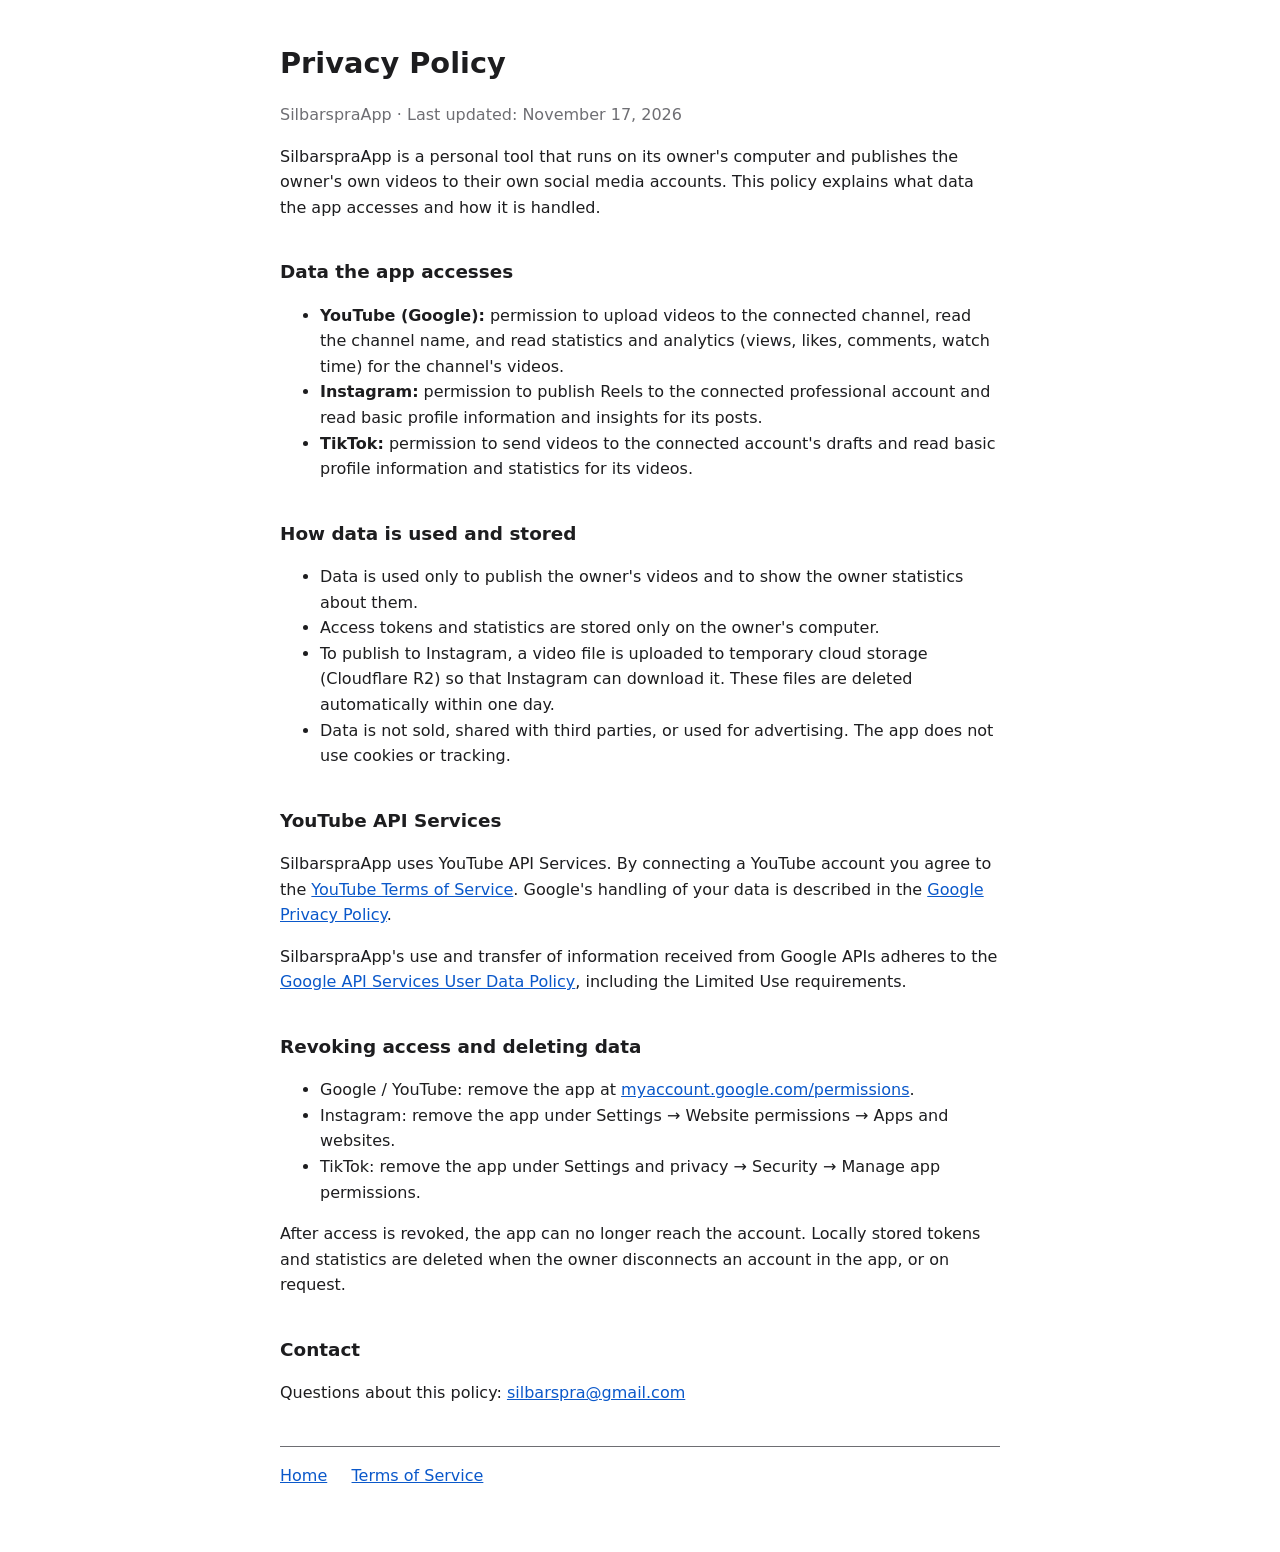
==== privacy.html @ 6b8aeb2f "Add homepage, privacy policy and terms for SilbarspraApp Co-Authored-By: Claude Opus 5.5 <noreply@an" ====
<!doctype html>
<html lang="en">
<head>
<meta charset="utf-8">
<meta name="viewport" content="width=device-width, initial-scale=1">
<title>Privacy Policy · SilbarspraApp</title>
<link rel="stylesheet" href="style.css">
</head>
<body>
<main>
<h1>Privacy Policy</h1>
<p class="muted">SilbarspraApp · Last updated: November 17, 2026</p>

<p>SilbarspraApp is a personal tool that runs on its owner's computer and publishes the owner's own videos to their own social media accounts. This policy explains what data the app accesses and how it is handled.</p>

<h2>Data the app accesses</h2>
<ul>
<li><strong>YouTube (Google):</strong> permission to upload videos to the connected channel, read the channel name, and read statistics and analytics (views, likes, comments, watch time) for the channel's videos.</li>
<li><strong>Instagram:</strong> permission to publish Reels to the connected professional account and read basic profile information and insights for its posts.</li>
<li><strong>TikTok:</strong> permission to send videos to the connected account's drafts and read basic profile information and statistics for its videos.</li>
</ul>

<h2>How data is used and stored</h2>
<ul>
<li>Data is used only to publish the owner's videos and to show the owner statistics about them.</li>
<li>Access tokens and statistics are stored only on the owner's computer.</li>
<li>To publish to Instagram, a video file is uploaded to temporary cloud storage (Cloudflare R2) so that Instagram can download it. These files are deleted automatically within one day.</li>
<li>Data is not sold, shared with third parties, or used for advertising. The app does not use cookies or tracking.</li>
</ul>

<h2>YouTube API Services</h2>
<p>SilbarspraApp uses YouTube API Services. By connecting a YouTube account you agree to the <a href="https://www.youtube.com/t/terms">YouTube Terms of Service</a>. Google's handling of your data is described in the <a href="https://policies.google.com/privacy">Google Privacy Policy</a>.</p>
<p>SilbarspraApp's use and transfer of information received from Google APIs adheres to the <a href="https://developers.google.com/terms/api-services-user-data-policy">Google API Services User Data Policy</a>, including the Limited Use requirements.</p>

<h2>Revoking access and deleting data</h2>
<ul>
<li>Google / YouTube: remove the app at <a href="https://myaccount.google.com/permissions">myaccount.google.com/permissions</a>.</li>
<li>Instagram: remove the app under Settings → Website permissions → Apps and websites.</li>
<li>TikTok: remove the app under Settings and privacy → Security → Manage app permissions.</li>
</ul>
<p>After access is revoked, the app can no longer reach the account. Locally stored tokens and statistics are deleted when the owner disconnects an account in the app, or on request.</p>

<h2>Contact</h2>
<p>Questions about this policy: <a href="mailto:silbarspra@gmail.com">silbarspra@gmail.com</a></p>

<nav>
<a href="index.html">Home</a>
<a href="terms.html">Terms of Service</a>
</nav>
</main>
</body>
</html>
---- style.css ----
:root { --bg: #ffffff; --fg: #1d1d1f; --muted: #6e6e73; --link: #0a58ca; }
@media (prefers-color-scheme: dark) { :root { --bg: #161618; --fg: #ececf1; --muted: #a1a1aa; --link: #7cb4ff; } }
body { margin: 0; background: var(--bg); color: var(--fg); font: 16px/1.6 system-ui, -apple-system, "Segoe UI", sans-serif; }
main { max-width: 720px; margin: 0 auto; padding: 40px 16px 64px; }
h1 { font-size: 1.8rem; margin: 0 0 4px; }
h2 { font-size: 1.15rem; margin-top: 2em; }
a { color: var(--link); }
.muted { color: var(--muted); }
nav { margin-top: 2.5em; padding-top: 1em; border-top: 1px solid var(--muted); }
nav a { margin-right: 1.2em; }
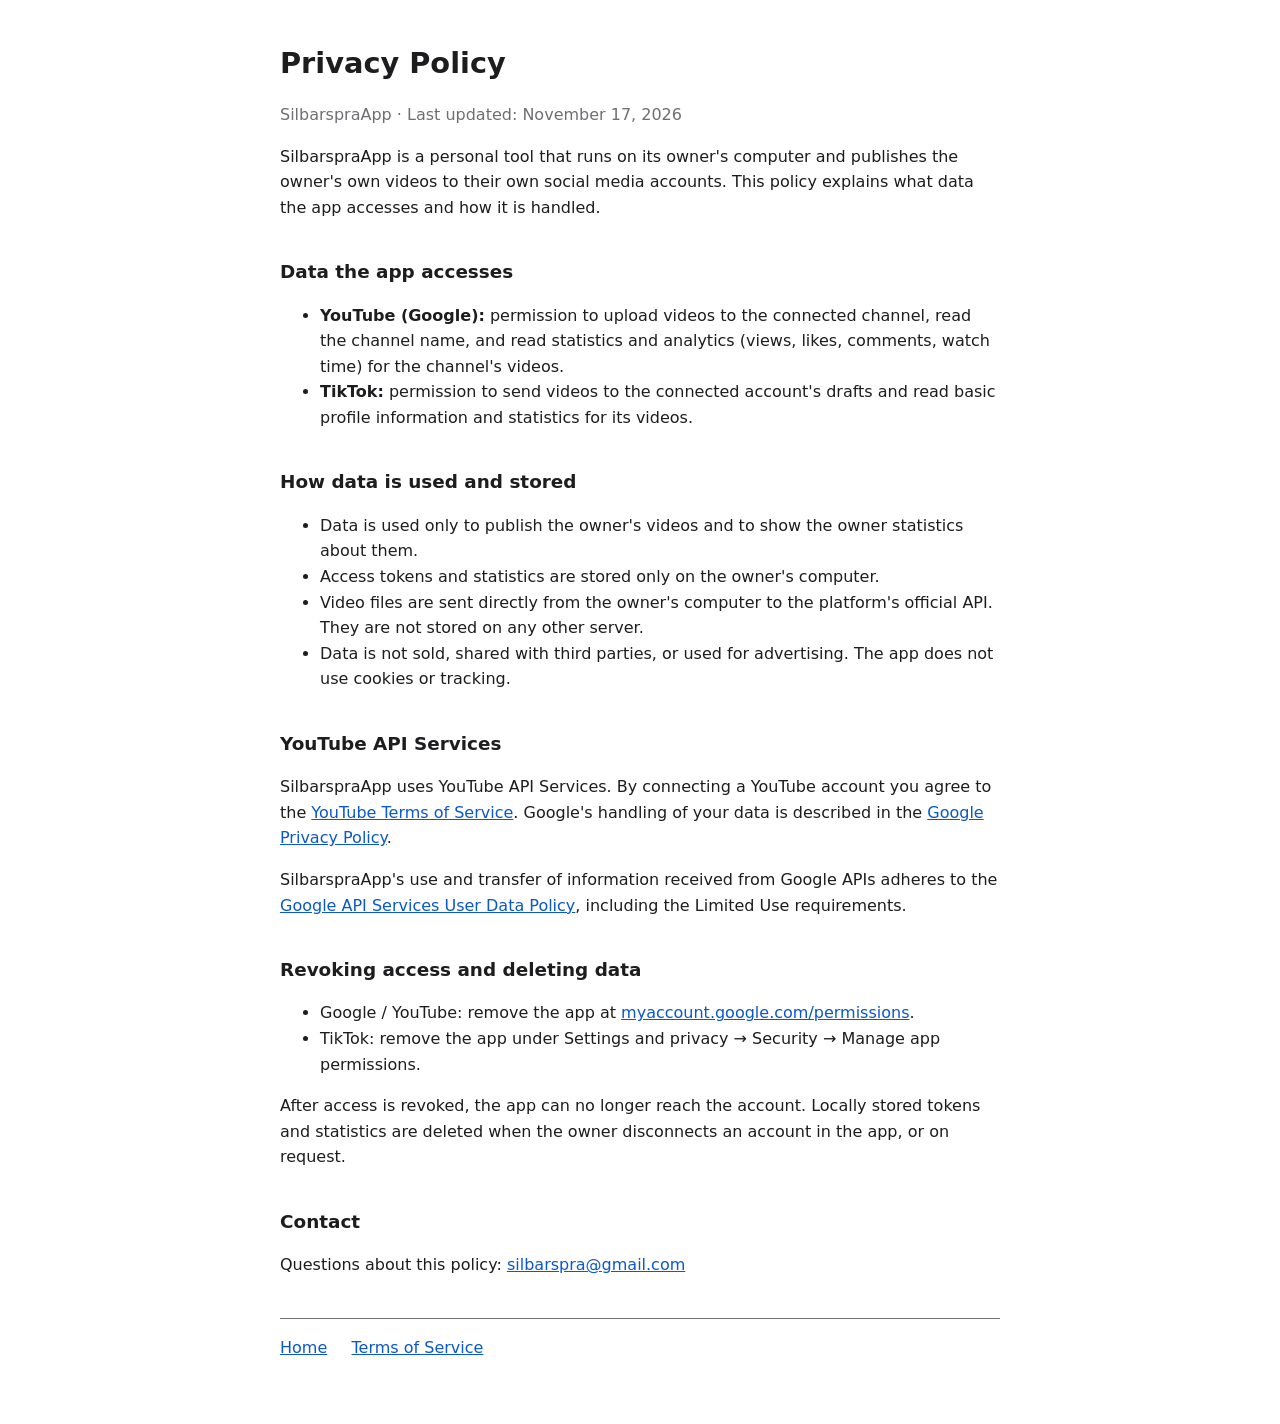
==== commit 94ce4d7b: "Remove Instagram from the app description and policies The app now publishes only to YouTube and Tik" ====
--- a/privacy.html
+++ b/privacy.html
@@ -16,7 +16,6 @@
 <h2>Data the app accesses</h2>
 <ul>
 <li><strong>YouTube (Google):</strong> permission to upload videos to the connected channel, read the channel name, and read statistics and analytics (views, likes, comments, watch time) for the channel's videos.</li>
-<li><strong>Instagram:</strong> permission to publish Reels to the connected professional account and read basic profile information and insights for its posts.</li>
 <li><strong>TikTok:</strong> permission to send videos to the connected account's drafts and read basic profile information and statistics for its videos.</li>
 </ul>
 
@@ -24,7 +23,7 @@
 <ul>
 <li>Data is used only to publish the owner's videos and to show the owner statistics about them.</li>
 <li>Access tokens and statistics are stored only on the owner's computer.</li>
-<li>To publish to Instagram, a video file is uploaded to temporary cloud storage (Cloudflare R2) so that Instagram can download it. These files are deleted automatically within one day.</li>
+<li>Video files are sent directly from the owner's computer to the platform's official API. They are not stored on any other server.</li>
 <li>Data is not sold, shared with third parties, or used for advertising. The app does not use cookies or tracking.</li>
 </ul>
 
@@ -35,7 +34,6 @@
 <h2>Revoking access and deleting data</h2>
 <ul>
 <li>Google / YouTube: remove the app at <a href="https://myaccount.google.com/permissions">myaccount.google.com/permissions</a>.</li>
-<li>Instagram: remove the app under Settings → Website permissions → Apps and websites.</li>
 <li>TikTok: remove the app under Settings and privacy → Security → Manage app permissions.</li>
 </ul>
 <p>After access is revoked, the app can no longer reach the account. Locally stored tokens and statistics are deleted when the owner disconnects an account in the app, or on request.</p>
